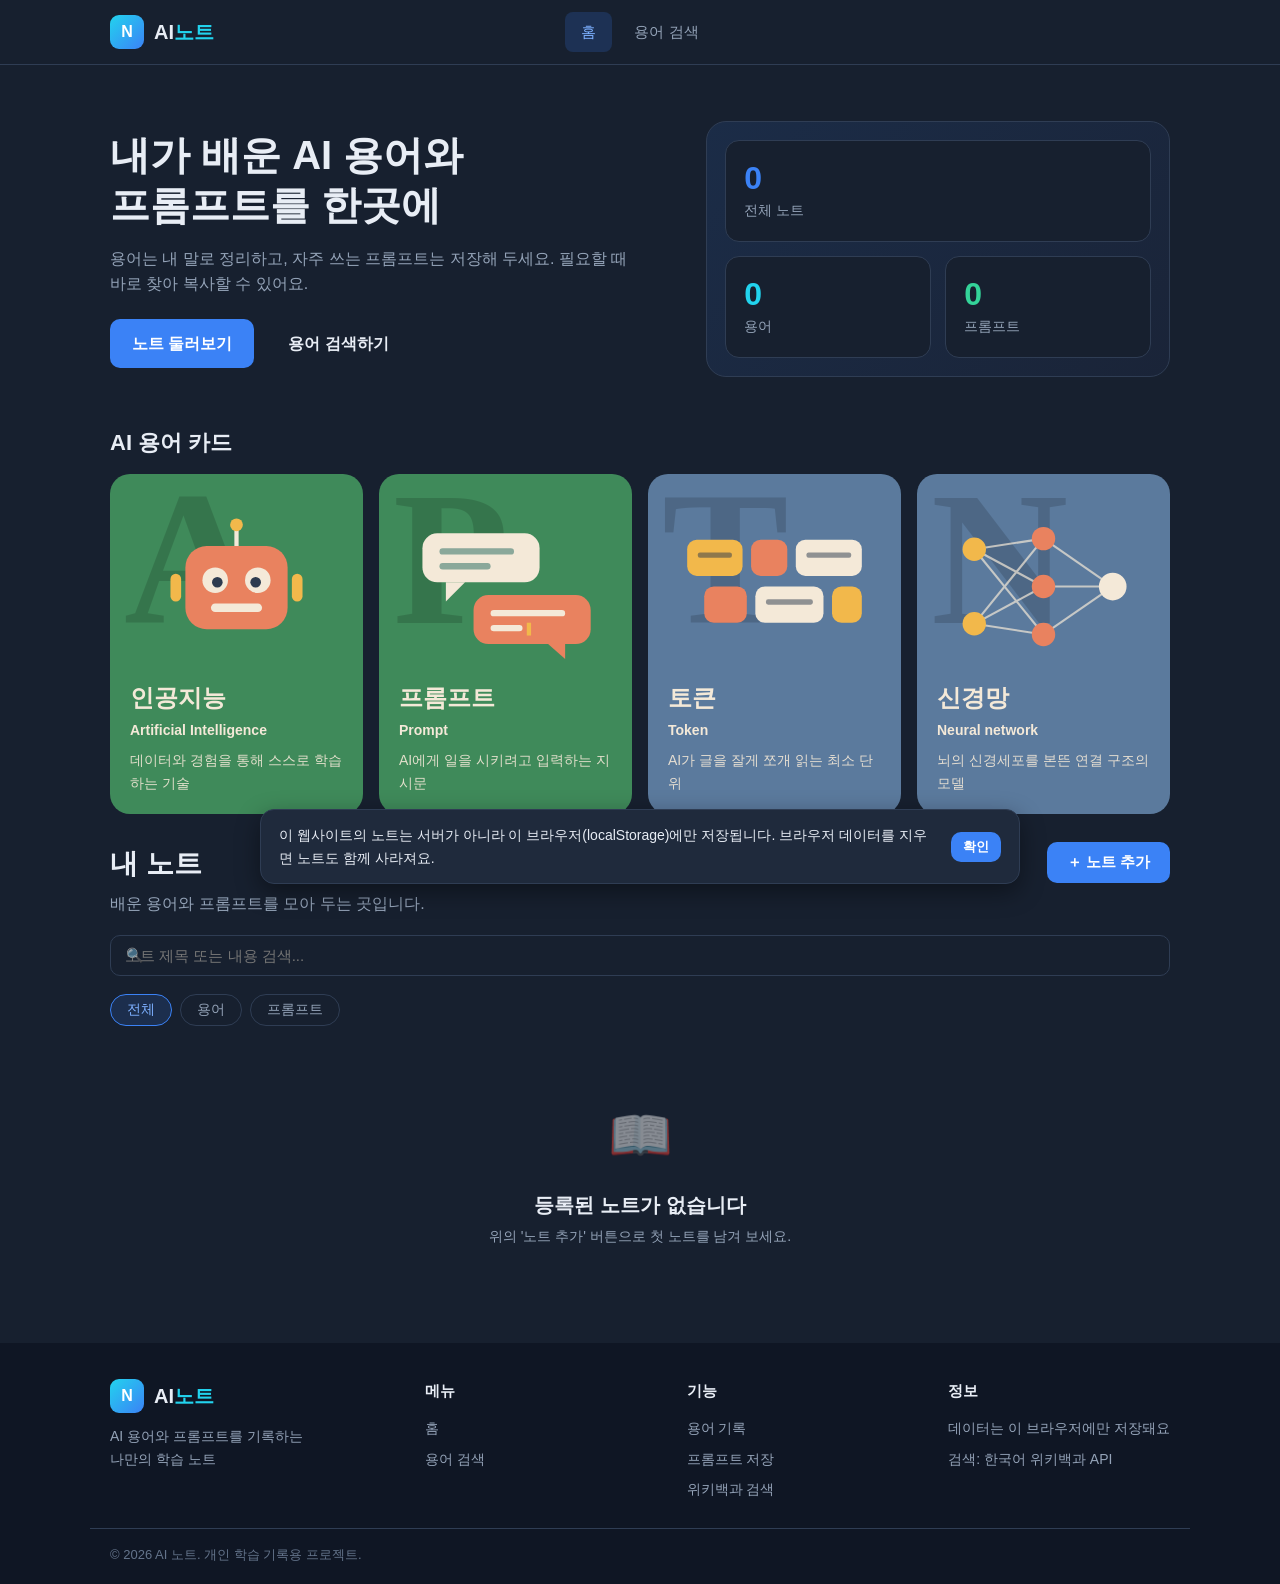
==== 1030 과제/index.html @ 5feb0eb9 "1030 1330" ====
<!DOCTYPE html>
<html lang="ko">
<head>
  <meta charset="UTF-8">
  <meta name="viewport" content="width=device-width, initial-scale=1.0">
  <title>AI 노트</title>
  <link rel="stylesheet" href="css/style.css">
</head>
<body>
  <!-- 상단 바: 왼쪽 로고, 가운데 메뉴 (두 페이지를 오가는 링크) -->
  <header class="topbar">
    <div class="wrap topbar-inner">
      <a href="index.html" class="brand">
        <span class="brand-icon">N</span>
        <span class="brand-name">AI<b>노트</b></span>
      </a>
      <nav class="nav">
        <a href="index.html" class="active">홈</a>
        <a href="search.html">용어 검색</a>
      </nav>
      <span class="topbar-side"></span>
    </div>
  </header>

  <!-- 히어로: 왼쪽 소개 + 검색창, 오른쪽 통계 패널 -->
  <section class="hero">
    <div class="wrap hero-inner">
      <div class="hero-text">
        <h1>내가 배운 AI 용어와<br>프롬프트를 한곳에</h1>
        <p>용어는 내 말로 정리하고, 자주 쓰는 프롬프트는 저장해 두세요. 필요할 때 바로 찾아 복사할 수 있어요.</p>
        <div class="hero-actions">
          <a href="#note-list" class="btn-link primary">노트 둘러보기</a>
          <a href="search.html" class="btn-link">용어 검색하기</a>
        </div>
      </div>

      <!-- 통계 바: 노트를 추가/삭제하면 숫자가 갱신됩니다 -->
      <div class="stats-panel">
        <div class="stat total"><strong id="stat-total">0</strong><span>전체 노트</span></div>
        <div class="stat term"><strong id="stat-term">0</strong><span>용어</span></div>
        <div class="stat prompt"><strong id="stat-prompt">0</strong><span>프롬프트</span></div>
      </div>
    </div>
  </section>

  <!-- AI 용어 카드: 색 카드 + 큰 글자 + 일러스트(직접 그린 SVG) -->
  <section class="wrap showcase">
    <h2 class="showcase-title">AI 용어 카드</h2>
    <div class="term-cards">

      <article class="term-card green">
        <span class="big-letter">A</span>
        <svg viewBox="0 0 200 140" role="img" aria-label="로봇 얼굴 일러스트">
          <line x1="100" y1="14" x2="100" y2="32" stroke="#f4e9d8" stroke-width="4"/>
          <circle cx="100" cy="12" r="6" fill="#f2b84b"/>
          <rect x="52" y="32" width="96" height="78" rx="20" fill="#e9825f"/>
          <circle cx="80" cy="64" r="12" fill="#f4e9d8"/><circle cx="120" cy="64" r="12" fill="#f4e9d8"/>
          <circle cx="82" cy="66" r="5" fill="#2d3b4f"/><circle cx="118" cy="66" r="5" fill="#2d3b4f"/>
          <rect x="76" y="86" width="48" height="8" rx="4" fill="#f4e9d8"/>
          <rect x="38" y="58" width="10" height="26" rx="5" fill="#f2b84b"/><rect x="152" y="58" width="10" height="26" rx="5" fill="#f2b84b"/>
        </svg>
        <h3>인공지능</h3>
        <p class="en">Artificial Intelligence</p>
        <p class="desc">데이터와 경험을 통해 스스로 학습하는 기술</p>
      </article>

      <article class="term-card green">
        <span class="big-letter">P</span>
        <svg viewBox="0 0 200 140" role="img" aria-label="말풍선 일러스트">
          <rect x="22" y="20" width="110" height="46" rx="14" fill="#f4e9d8"/>
          <polygon points="44,66 44,84 62,66" fill="#f4e9d8"/>
          <rect x="38" y="34" width="70" height="6" rx="3" fill="#8aa89a"/><rect x="38" y="48" width="48" height="6" rx="3" fill="#8aa89a"/>
          <rect x="70" y="78" width="110" height="46" rx="14" fill="#e9825f"/>
          <polygon points="156,124 156,138 140,124" fill="#e9825f"/>
          <rect x="86" y="92" width="70" height="6" rx="3" fill="#f4e9d8"/><rect x="86" y="106" width="30" height="6" rx="3" fill="#f4e9d8"/>
          <rect x="120" y="104" width="4" height="12" fill="#f2b84b"/>
        </svg>
        <h3>프롬프트</h3>
        <p class="en">Prompt</p>
        <p class="desc">AI에게 일을 시키려고 입력하는 지시문</p>
      </article>

      <article class="term-card blue">
        <span class="big-letter">T</span>
        <svg viewBox="0 0 200 140" role="img" aria-label="토큰 블록 일러스트">
          <rect x="18" y="26" width="52" height="34" rx="9" fill="#f2b84b"/>
          <rect x="78" y="26" width="34" height="34" rx="9" fill="#e9825f"/>
          <rect x="120" y="26" width="62" height="34" rx="9" fill="#f4e9d8"/>
          <rect x="34" y="70" width="40" height="34" rx="9" fill="#e9825f"/>
          <rect x="82" y="70" width="64" height="34" rx="9" fill="#f4e9d8"/>
          <rect x="154" y="70" width="28" height="34" rx="9" fill="#f2b84b"/>
          <rect x="28" y="38" width="32" height="5" rx="2" fill="#2d3b4f" opacity=".5"/>
          <rect x="130" y="38" width="42" height="5" rx="2" fill="#2d3b4f" opacity=".5"/>
          <rect x="92" y="82" width="44" height="5" rx="2" fill="#2d3b4f" opacity=".5"/>
        </svg>
        <h3>토큰</h3>
        <p class="en">Token</p>
        <p class="desc">AI가 글을 잘게 쪼개 읽는 최소 단위</p>
      </article>

      <article class="term-card blue">
        <span class="big-letter">N</span>
        <svg viewBox="0 0 200 140" role="img" aria-label="신경망 일러스트">
          <g stroke="#f4e9d8" stroke-width="2" opacity=".7">
            <line x1="35" y1="35" x2="100" y2="25"/><line x1="35" y1="35" x2="100" y2="70"/><line x1="35" y1="35" x2="100" y2="115"/>
            <line x1="35" y1="105" x2="100" y2="25"/><line x1="35" y1="105" x2="100" y2="70"/><line x1="35" y1="105" x2="100" y2="115"/>
            <line x1="100" y1="25" x2="165" y2="70"/><line x1="100" y1="70" x2="165" y2="70"/><line x1="100" y1="115" x2="165" y2="70"/>
          </g>
          <circle cx="35" cy="35" r="11" fill="#f2b84b"/><circle cx="35" cy="105" r="11" fill="#f2b84b"/>
          <circle cx="100" cy="25" r="11" fill="#e9825f"/><circle cx="100" cy="70" r="11" fill="#e9825f"/><circle cx="100" cy="115" r="11" fill="#e9825f"/>
          <circle cx="165" cy="70" r="13" fill="#f4e9d8"/>
        </svg>
        <h3>신경망</h3>
        <p class="en">Neural network</p>
        <p class="desc">뇌의 신경세포를 본뜬 연결 구조의 모델</p>
      </article>

    </div>
  </section>

  <main class="page-main">
    <!-- 목록 머리말: 왼쪽 제목, 오른쪽 추가 버튼 -->
    <div class="page-head">
      <div>
        <h2>내 노트</h2>
        <p>배운 용어와 프롬프트를 모아 두는 곳입니다.</p>
      </div>
      <button type="button" id="toggle-form" class="btn">＋ 노트 추가</button>
    </div>

    <!-- 노트 추가 폼 (버튼을 누르면 펼쳐집니다) -->
    <form id="note-form" class="card" hidden>
      <label for="type">종류</label>
      <select id="type">
        <option value="용어">용어</option>
        <option value="프롬프트">프롬프트</option>
      </select>

      <!-- 종류에 따라 라벨 문구가 바뀝니다 (notes.js) -->
      <label for="title" id="title-label">용어 *</label>
      <input type="text" id="title" placeholder="예: 트랜스포머">

      <label for="content" id="content-label">내 말로 정리한 설명 *</label>
      <textarea id="content" rows="4"></textarea>

      <label for="memo">메모</label>
      <input type="text" id="memo" placeholder="참고할 점, 출처 등 (선택)">

      <p id="message" class="message"></p>
      <button type="submit" class="btn">노트 추가</button>
    </form>

    <!-- 검색창: 입력하는 즉시 아래 목록이 걸러집니다 (notes.js) -->
    <div class="searchbar">
      <span class="searchbar-icon">🔍</span>
      <input type="search" id="note-search" placeholder="노트 제목 또는 내용 검색...">
    </div>

    <!-- 필터 버튼 -->
    <div class="filters" id="filters">
      <button class="filter active" data-filter="전체">전체</button>
      <button class="filter" data-filter="용어">용어</button>
      <button class="filter" data-filter="프롬프트">프롬프트</button>
    </div>

    <!-- 노트 목록 -->
    <section id="note-list" class="note-grid"></section>
  </main>

  <!-- 푸터 -->
  <footer class="footer">
    <div class="wrap footer-inner">
      <div class="footer-brand">
        <a href="index.html" class="brand">
          <span class="brand-icon">N</span>
          <span class="brand-name">AI<b>노트</b></span>
        </a>
        <p>AI 용어와 프롬프트를 기록하는<br>나만의 학습 노트</p>
      </div>
      <div class="footer-col">
        <h4>메뉴</h4>
        <a href="index.html">홈</a>
        <a href="search.html">용어 검색</a>
      </div>
      <div class="footer-col">
        <h4>기능</h4>
        <a href="index.html">용어 기록</a>
        <a href="index.html">프롬프트 저장</a>
        <a href="search.html">위키백과 검색</a>
      </div>
      <div class="footer-col">
        <h4>정보</h4>
        <span>데이터는 이 브라우저에만 저장돼요</span>
        <span>검색: 한국어 위키백과 API</span>
      </div>
    </div>
    <p class="copyright">© 2026 AI 노트. 개인 학습 기록용 프로젝트.</p>
  </footer>

  <!-- 하단 안내 배너: 확인을 누르면 사라지고 다시 나오지 않습니다 (notes.js) -->
  <div class="notice" id="notice" hidden>
    <p>이 웹사이트의 노트는 서버가 아니라 이 브라우저(localStorage)에만 저장됩니다. 브라우저 데이터를 지우면 노트도 함께 사라져요.</p>
    <button type="button" id="notice-ok" class="btn small">확인</button>
  </div>

  <script src="js/notes.js"></script>
</body>
</html>
---- 1030 과제/css/style.css ----
/* ===== 색상 변수: 여기만 바꾸면 전체 분위기가 바뀝니다 ===== */
:root {
  --bg: #17202f;          /* 페이지 배경 (짙은 남색) */
  --bg-deep: #0f1624;     /* 더 어두운 영역 (푸터 등) */
  --card: #1f2a3c;        /* 카드 배경 */
  --line: #2f3d54;        /* 테두리 */
  --text: #e8edf5;        /* 기본 글자 */
  --muted: #94a3b8;       /* 보조 글자 */
  --blue: #3b82f6;        /* 주요 버튼/포인트 */
  --cyan: #22d3ee;
  --green: #34d399;
  --amber: #fbbf24;
}

* { box-sizing: border-box; }

body {
  margin: 0;
  min-height: 100vh;
  display: flex;
  flex-direction: column;
  font-family: "Malgun Gothic", "Apple SD Gothic Neo", sans-serif;
  background: var(--bg);
  color: var(--text);
  line-height: 1.6;
}

/* 넓은 영역을 가운데 정렬하는 공통 틀 */
.wrap { width: 100%; max-width: 1100px; margin: 0 auto; padding: 0 20px; }

/* ===== 상단 바 ===== */
.topbar { background: var(--bg); border-bottom: 1px solid var(--line); }
.topbar-inner {
  display: grid;
  grid-template-columns: 1fr auto 1fr; /* 로고 | 메뉴(가운데) | 빈 칸 */
  align-items: center;
  height: 64px;
}
.brand { display: flex; align-items: center; gap: 10px; text-decoration: none; color: var(--text); }
.brand-icon {
  width: 34px; height: 34px;
  display: grid; place-items: center;
  border-radius: 9px;
  background: linear-gradient(135deg, var(--cyan), var(--blue));
  color: #fff; font-weight: bold;
}
.brand-name { font-size: 20px; font-weight: 800; }
.brand-name b { color: var(--cyan); }

.nav { display: flex; gap: 6px; }
.nav a {
  color: var(--muted);
  text-decoration: none;
  padding: 8px 16px;
  border-radius: 8px;
  font-size: 15px;
}
.nav a:hover { color: var(--text); }
.nav a.active { background: rgba(59, 130, 246, 0.18); color: #7db0ff; }

/* ===== 히어로: 왼쪽 글, 오른쪽 통계 패널 ===== */
.hero { padding: 56px 0 48px; }
.hero-inner { display: grid; grid-template-columns: 1.2fr 1fr; gap: 40px; align-items: center; }
.hero-text h1 { font-size: 40px; line-height: 1.25; margin: 0 0 16px; }
.hero-text p { color: var(--muted); font-size: 16px; margin: 0 0 22px; max-width: 520px; }

.stats-panel {
  display: grid;
  grid-template-columns: 1fr 1fr;
  gap: 14px;
  padding: 18px;
  border-radius: 20px;
  background: linear-gradient(135deg, #1b2c47, #1a2438);
  border: 1px solid var(--line);
}
.stat {
  background: var(--bg);
  border: 1px solid var(--line);
  border-radius: 14px;
  padding: 18px;
}
.stat.total { grid-column: 1 / -1; } /* 첫 카드는 두 칸 차지 */
.stat strong { display: block; font-size: 32px; line-height: 1.2; }
.stat span { font-size: 14px; color: var(--muted); }
.stat.total strong { color: var(--blue); }
.stat.term strong { color: var(--cyan); }
.stat.prompt strong { color: var(--green); }
/* 검색 페이지의 예시 카드는 글자를 조금 작게 */
.tips .stat strong { font-size: 22px; }

/* ===== 본문 ===== */
.page-main { flex: 1; width: 100%; max-width: 1100px; margin: 0 auto; padding: 8px 20px 40px; }
.page-main.narrow { max-width: 760px; }

/* hidden 속성이 다른 display 설정에 지지 않도록 */
[hidden] { display: none !important; }

/* 목록 머리말: 왼쪽 제목, 오른쪽 버튼 */
.page-head { display: flex; justify-content: space-between; align-items: flex-start; gap: 16px; margin-bottom: 18px; }
.page-head h2 { margin: 0; font-size: 28px; }
.page-head p { margin: 4px 0 0; color: var(--muted); }
.page-head .btn { margin-top: 0; }

/* 아이콘이 있는 전체 너비 검색창 */
.searchbar { position: relative; margin-bottom: 14px; }
.searchbar-icon { position: absolute; left: 16px; top: 50%; transform: translateY(-50%); font-size: 14px; opacity: 0.7; }
.searchbar input { padding: 14px 16px 14px 44px; background: var(--card); border-color: transparent; }

/* 노트 카드를 화면 너비에 맞춰 여러 칸으로 */
.note-grid { display: grid; grid-template-columns: repeat(auto-fill, minmax(320px, 1fr)); gap: 14px; align-items: start; }
.note-grid .card { margin-bottom: 0; }
.note-grid .empty { grid-column: 1 / -1; }

/* 노트가 없을 때 보여 주는 안내 화면 */
.empty { text-align: center; padding: 56px 16px; color: var(--muted); }
.empty-icon { font-size: 52px; opacity: 0.5; }
.empty h3 { margin: 12px 0 4px; color: var(--text); font-size: 20px; }
.empty p { margin: 0; font-size: 14px; }

/* ===== 카드 ===== */
.card {
  background: var(--card);
  border: 1px solid var(--line);
  border-radius: 14px;
  padding: 18px;
  margin-bottom: 12px;
}
.card.clickable { cursor: pointer; transition: border-color 0.15s; }
.card.clickable:hover { border-color: var(--blue); }

/* ===== 폼 ===== */
label { display: block; font-size: 13px; font-weight: bold; color: var(--muted); margin: 10px 0 4px; }
input[type="text"], input[type="search"], select, textarea {
  width: 100%;
  padding: 11px 14px;
  background: var(--bg);
  color: var(--text);
  border: 1px solid var(--line);
  border-radius: 10px;
  font-size: 15px;
  font-family: inherit;
}
input:focus, select:focus, textarea:focus { outline: none; border-color: var(--blue); }
textarea { resize: vertical; }
.row { display: flex; gap: 8px; }

.btn {
  background: var(--blue);
  color: #fff;
  font-weight: bold;
  border: none;
  border-radius: 10px;
  padding: 11px 20px;
  font-size: 15px;
  cursor: pointer;
  margin-top: 12px;
  white-space: nowrap;
}
.btn:hover { background: #2f6fdb; }
.row .btn { margin-top: 0; }
.btn.small { padding: 6px 12px; font-size: 13px; margin-top: 0; }
.btn.gray { background: #475569; }
.btn.red { background: #ef4444; }
.btn.green { background: #10b981; }

.message { color: #fca5a5; font-size: 14px; min-height: 20px; margin: 8px 0 0; }
.hint { color: var(--muted); }

/* ===== 필터 ===== */
.filters { display: flex; gap: 8px; margin: 18px 0 12px; flex-wrap: wrap; }
.filter {
  border: 1px solid var(--line);
  background: transparent;
  color: var(--muted);
  border-radius: 20px;
  padding: 6px 16px;
  cursor: pointer;
  font-size: 14px;
}
.filter.active { border-color: var(--blue); color: #7db0ff; background: rgba(59, 130, 246, 0.15); }

/* ===== 노트 카드 ===== */
.note h3 { margin: 6px 0 4px; font-size: 17px; }
.badge {
  display: inline-block;
  font-size: 12px;
  padding: 2px 10px;
  border-radius: 10px;
  background: rgba(34, 211, 238, 0.15);
  color: var(--cyan);
}
.badge.prompt { background: rgba(52, 211, 153, 0.15); color: var(--green); }
.note .content { white-space: pre-wrap; margin: 6px 0; word-break: break-word; }
.note .memo { color: var(--muted); font-size: 13px; margin: 0 0 4px; }
.note .date { color: #64748b; font-size: 12px; margin: 0 0 10px; }
.actions { display: flex; gap: 6px; flex-wrap: wrap; }

/* ===== 검색 결과 ===== */
.result h3 { margin: 0 0 4px; font-size: 17px; color: #7db0ff; }
.result p { margin: 0; color: var(--muted); font-size: 14px; }
.detail h2 { margin-top: 0; }
.detail img { max-width: 100%; max-height: 300px; border-radius: 10px; display: block; margin-bottom: 12px; }
.detail .extract { white-space: pre-wrap; }
.detail a { color: #7db0ff; font-weight: bold; }

/* ===== 푸터 ===== */
.footer { background: var(--bg-deep); padding: 36px 0 18px; }
.footer-inner { display: flex; justify-content: space-between; gap: 32px; flex-wrap: wrap; }
.footer-brand p { color: var(--muted); font-size: 14px; margin: 12px 0 0; }
.footer-col { min-width: 140px; }
.footer-col h4 { margin: 0 0 10px; font-size: 15px; }
.footer-col a { display: block; color: var(--muted); text-decoration: none; font-size: 14px; padding: 4px 0; }
.footer-col a:hover { color: var(--text); }
.copyright {
  max-width: 1100px;
  margin: 24px auto 0;
  padding: 16px 20px 0;
  border-top: 1px solid var(--line);
  color: #64748b;
  font-size: 13px;
}

/* ===== 모바일: 한 줄로 쌓기 ===== */
@media (max-width: 800px) {
  .hero { padding: 32px 0 28px; }
  .hero-inner { grid-template-columns: 1fr; gap: 24px; }
  .hero-text h1 { font-size: 28px; }
  .topbar-inner { grid-template-columns: 1fr auto; }
  .topbar-side { display: none; }
}
@media (max-width: 480px) {
  .brand-name { font-size: 18px; }
  .nav a { padding: 8px 10px; }
  .stat strong { font-size: 26px; }
}

/* ===== 히어로 버튼 ===== */
.hero-actions { display: flex; gap: 12px; align-items: center; margin-top: 4px; flex-wrap: wrap; }
.btn-link {
  display: inline-block;
  padding: 12px 22px;
  border-radius: 10px;
  color: var(--text);
  text-decoration: none;
  font-weight: bold;
}
.btn-link:hover { background: rgba(255, 255, 255, 0.06); }
.btn-link.primary { background: var(--blue); color: #fff; }
.btn-link.primary:hover { background: #2f6fdb; }
.footer-col span { display: block; color: var(--muted); font-size: 14px; padding: 4px 0; }

/* ===== 하단 안내 배너 ===== */
.notice {
  position: fixed;
  left: 50%;
  bottom: 16px;
  transform: translateX(-50%);
  width: calc(100% - 32px);
  max-width: 760px;
  display: flex;
  align-items: center;
  gap: 16px;
  padding: 14px 18px;
  background: var(--card);
  border: 1px solid var(--line);
  border-radius: 14px;
  box-shadow: 0 8px 24px rgba(0, 0, 0, 0.4);
  z-index: 10;
}
.notice p { margin: 0; font-size: 14px; flex: 1; }
.notice .btn { margin-top: 0; }

/* ===== AI 용어 카드 (색 카드 + 큰 글자 + 일러스트) ===== */
.showcase { padding-bottom: 20px; }
.showcase-title { font-size: 22px; margin: 0 0 14px; }
.term-cards { display: grid; grid-template-columns: repeat(auto-fit, minmax(200px, 1fr)); gap: 16px; }
.term-card {
  position: relative;
  overflow: hidden;       /* 큰 글자가 카드 밖으로 나가지 않게 */
  border-radius: 20px;
  padding: 20px;
  color: #f4e9d8;
  min-height: 340px;
  display: flex;
  flex-direction: column;
  justify-content: flex-end;
}
.term-card.green { background: #3f8a5a; }
.term-card.blue { background: #5b7a9d; }
/* 카드 뒤에 깔리는 큰 알파벳 */
.big-letter {
  position: absolute;
  top: -10px;
  left: 14px;
  font-family: Georgia, serif;
  font-size: 190px;
  font-weight: bold;
  line-height: 1;
  color: rgba(0, 0, 0, 0.15);
}
.term-card svg { position: relative; width: 100%; height: auto; margin-bottom: 18px; }
.term-card h3 { position: relative; margin: 0; font-size: 24px; }
.term-card .en { position: relative; margin: 2px 0 8px; font-weight: bold; font-size: 14px; }
.term-card .desc { position: relative; margin: 0; font-size: 14px; opacity: 0.9; }
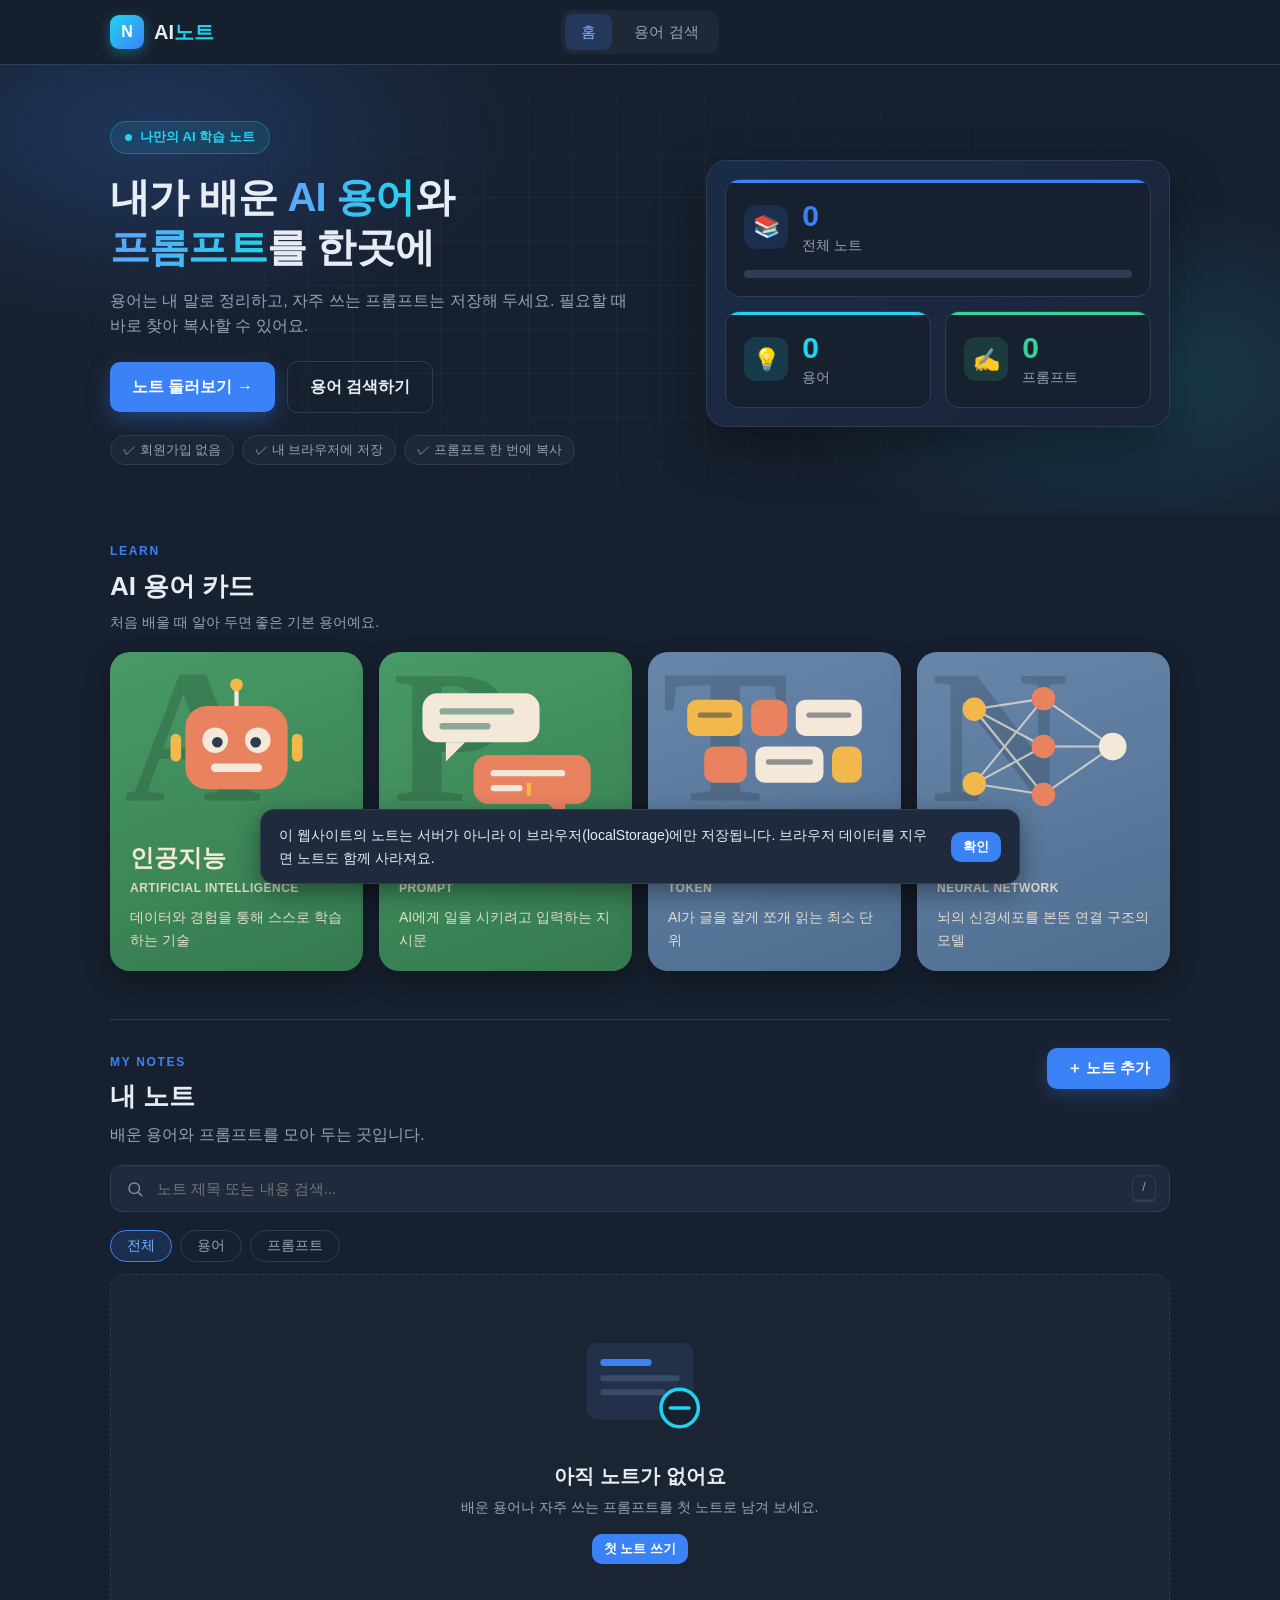
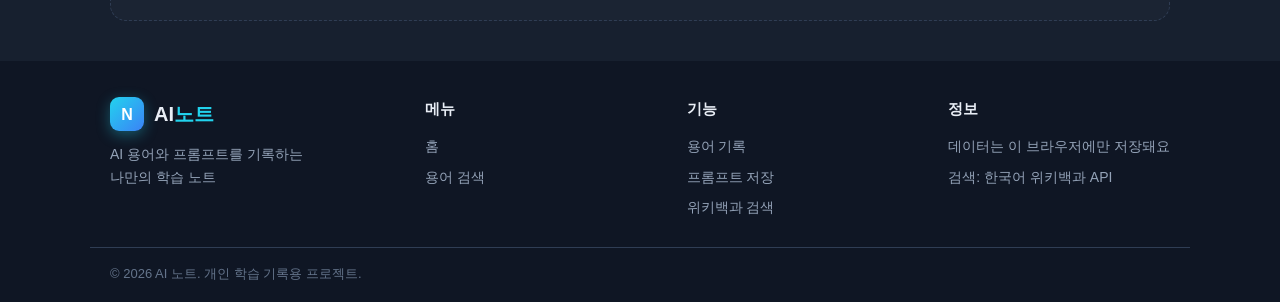
==== commit 04ce2271: "1030 1200" ====
--- a/1030 과제/index.html
+++ b/1030 과제/index.html
@@ -26,26 +26,48 @@
   <section class="hero">
     <div class="wrap hero-inner">
       <div class="hero-text">
-        <h1>내가 배운 AI 용어와<br>프롬프트를 한곳에</h1>
+        <span class="eyebrow"><i></i>나만의 AI 학습 노트</span>
+        <h1>내가 배운 <em>AI 용어</em>와<br><em>프롬프트</em>를 한곳에</h1>
         <p>용어는 내 말로 정리하고, 자주 쓰는 프롬프트는 저장해 두세요. 필요할 때 바로 찾아 복사할 수 있어요.</p>
         <div class="hero-actions">
-          <a href="#note-list" class="btn-link primary">노트 둘러보기</a>
-          <a href="search.html" class="btn-link">용어 검색하기</a>
-        </div>
+          <a href="#notes" class="btn-link primary">노트 둘러보기 →</a>
+          <a href="search.html" class="btn-link ghost">용어 검색하기</a>
+        </div>
+        <!-- 작은 안내 칩 -->
+        <ul class="chips">
+          <li>✓ 회원가입 없음</li>
+          <li>✓ 내 브라우저에 저장</li>
+          <li>✓ 프롬프트 한 번에 복사</li>
+        </ul>
       </div>
 
       <!-- 통계 바: 노트를 추가/삭제하면 숫자가 갱신됩니다 -->
       <div class="stats-panel">
-        <div class="stat total"><strong id="stat-total">0</strong><span>전체 노트</span></div>
-        <div class="stat term"><strong id="stat-term">0</strong><span>용어</span></div>
-        <div class="stat prompt"><strong id="stat-prompt">0</strong><span>프롬프트</span></div>
+        <div class="stat total">
+          <span class="stat-icon">📚</span>
+          <div><strong id="stat-total">0</strong><span>전체 노트</span></div>
+          <!-- 용어/프롬프트 비율을 보여 주는 막대 (notes.js가 너비를 정합니다) -->
+          <div class="ratio" title="용어와 프롬프트 비율"><i id="bar-term"></i><i id="bar-prompt"></i></div>
+        </div>
+        <div class="stat term">
+          <span class="stat-icon">💡</span>
+          <div><strong id="stat-term">0</strong><span>용어</span></div>
+        </div>
+        <div class="stat prompt">
+          <span class="stat-icon">✍️</span>
+          <div><strong id="stat-prompt">0</strong><span>프롬프트</span></div>
+        </div>
       </div>
     </div>
   </section>
 
   <!-- AI 용어 카드: 색 카드 + 큰 글자 + 일러스트(직접 그린 SVG) -->
   <section class="wrap showcase">
-    <h2 class="showcase-title">AI 용어 카드</h2>
+    <div class="section-head">
+      <span class="section-tag">LEARN</span>
+      <h2 class="showcase-title">AI 용어 카드</h2>
+      <p>처음 배울 때 알아 두면 좋은 기본 용어예요.</p>
+    </div>
     <div class="term-cards">
 
       <article class="term-card green">
@@ -118,10 +140,11 @@
     </div>
   </section>
 
-  <main class="page-main">
+  <main class="page-main" id="notes">
     <!-- 목록 머리말: 왼쪽 제목, 오른쪽 추가 버튼 -->
     <div class="page-head">
       <div>
+        <span class="section-tag">MY NOTES</span>
         <h2>내 노트</h2>
         <p>배운 용어와 프롬프트를 모아 두는 곳입니다.</p>
       </div>
@@ -152,8 +175,9 @@
 
     <!-- 검색창: 입력하는 즉시 아래 목록이 걸러집니다 (notes.js) -->
     <div class="searchbar">
-      <span class="searchbar-icon">🔍</span>
+      <svg class="searchbar-icon" viewBox="0 0 24 24" width="18" height="18" fill="none" stroke="currentColor" stroke-width="2" stroke-linecap="round"><circle cx="11" cy="11" r="7"/><line x1="16.5" y1="16.5" x2="21" y2="21"/></svg>
       <input type="search" id="note-search" placeholder="노트 제목 또는 내용 검색...">
+      <kbd class="searchbar-kbd">/</kbd>
     </div>
 
     <!-- 필터 버튼 -->
--- a/1030 과제/css/style.css
+++ b/1030 과제/css/style.css
@@ -302,3 +302,239 @@
 .term-card h3 { position: relative; margin: 0; font-size: 24px; }
 .term-card .en { position: relative; margin: 2px 0 8px; font-weight: bold; font-size: 14px; }
 .term-card .desc { position: relative; margin: 0; font-size: 14px; opacity: 0.9; }
+
+/* =====================================================
+   디테일 다듬기 (1페이지 중심)
+   ===================================================== */
+
+/* ----- 상단 바: 스크롤해도 위에 고정 + 살짝 흐린 유리 느낌 ----- */
+.topbar {
+  position: sticky;
+  top: 0;
+  z-index: 20;
+  background: rgba(23, 32, 47, 0.8);
+  backdrop-filter: blur(10px);
+}
+.brand-icon { box-shadow: 0 4px 14px rgba(34, 211, 238, 0.35); }
+.nav { background: rgba(255, 255, 255, 0.04); padding: 4px; border-radius: 12px; }
+.nav a { padding: 6px 16px; }
+
+/* ----- 히어로: 은은한 빛 번짐 + 격자 무늬 배경 ----- */
+.hero { position: relative; overflow: hidden; }
+.hero::before {
+  content: "";
+  position: absolute;
+  inset: 0;
+  background:
+    radial-gradient(520px 280px at 12% 15%, rgba(59, 130, 246, 0.22), transparent 70%),
+    radial-gradient(480px 260px at 88% 70%, rgba(34, 211, 238, 0.16), transparent 70%);
+  pointer-events: none;
+}
+.hero::after {
+  content: "";
+  position: absolute;
+  inset: 0;
+  background-image:
+    linear-gradient(rgba(255, 255, 255, 0.035) 1px, transparent 1px),
+    linear-gradient(90deg, rgba(255, 255, 255, 0.035) 1px, transparent 1px);
+  background-size: 44px 44px;
+  /* 가장자리로 갈수록 격자가 옅어지도록 */
+  -webkit-mask-image: radial-gradient(ellipse at center, #000 30%, transparent 75%);
+  mask-image: radial-gradient(ellipse at center, #000 30%, transparent 75%);
+  pointer-events: none;
+}
+.hero-inner { position: relative; z-index: 1; }
+
+.eyebrow {
+  display: inline-flex;
+  align-items: center;
+  gap: 8px;
+  padding: 5px 14px;
+  margin-bottom: 18px;
+  font-size: 13px;
+  font-weight: bold;
+  color: var(--cyan);
+  background: rgba(34, 211, 238, 0.1);
+  border: 1px solid rgba(34, 211, 238, 0.3);
+  border-radius: 999px;
+}
+.eyebrow i {
+  width: 7px; height: 7px;
+  border-radius: 50%;
+  background: var(--cyan);
+  box-shadow: 0 0 0 0 rgba(34, 211, 238, 0.7);
+  animation: pulse 2s infinite;
+}
+@keyframes pulse {
+  70% { box-shadow: 0 0 0 8px rgba(34, 211, 238, 0); }
+  100% { box-shadow: 0 0 0 0 rgba(34, 211, 238, 0); }
+}
+
+.hero-text h1 { letter-spacing: -0.02em; }
+.hero-text h1 em {
+  font-style: normal;
+  background: linear-gradient(90deg, #60a5fa, var(--cyan));
+  -webkit-background-clip: text;
+  background-clip: text;
+  color: transparent;
+}
+
+/* 히어로 버튼 */
+.btn-link.primary { box-shadow: 0 8px 22px rgba(59, 130, 246, 0.35); transition: transform 0.15s, box-shadow 0.15s; }
+.btn-link.primary:hover { transform: translateY(-2px); box-shadow: 0 12px 26px rgba(59, 130, 246, 0.45); }
+.btn-link.ghost { border: 1px solid var(--line); }
+.btn-link.ghost:hover { border-color: #5a6c88; }
+
+/* 안내 칩 */
+.chips { list-style: none; display: flex; flex-wrap: wrap; gap: 8px; padding: 0; margin: 22px 0 0; }
+.chips li {
+  font-size: 13px;
+  color: var(--muted);
+  padding: 4px 12px;
+  border: 1px solid var(--line);
+  border-radius: 999px;
+  background: rgba(255, 255, 255, 0.03);
+}
+
+/* ----- 통계 패널: 아이콘 + 숫자 + 비율 막대 ----- */
+.stats-panel { box-shadow: 0 20px 50px rgba(0, 0, 0, 0.35); backdrop-filter: blur(6px); }
+.stat {
+  display: flex;
+  flex-wrap: wrap;
+  align-items: center;
+  gap: 14px;
+  position: relative;
+  overflow: hidden;
+  transition: transform 0.2s, border-color 0.2s;
+}
+.stat:hover { transform: translateY(-3px); border-color: #4a5d7c; }
+.stat::before { /* 카드 윗부분의 얇은 색 띠 */
+  content: "";
+  position: absolute;
+  top: 0; left: 0; right: 0;
+  height: 3px;
+  background: var(--blue);
+}
+.stat.term::before { background: var(--cyan); }
+.stat.prompt::before { background: var(--green); }
+.stat .stat-icon {
+  width: 44px; height: 44px;
+  display: grid; place-items: center;
+  font-size: 22px;
+  border-radius: 12px;
+  background: rgba(59, 130, 246, 0.15);
+  color: inherit;
+}
+.stat.term .stat-icon { background: rgba(34, 211, 238, 0.15); }
+.stat.prompt .stat-icon { background: rgba(52, 211, 153, 0.15); }
+.stat strong { font-size: 30px; }
+.stat > div:not(.ratio) span { display: block; }
+
+/* 용어(청록) / 프롬프트(초록) 비율 막대 */
+.ratio { flex-basis: 100%; height: 8px; display: flex; border-radius: 999px; overflow: hidden; background: var(--line); }
+.ratio i { display: block; height: 100%; width: 0; transition: width 0.5s ease; }
+#bar-term { background: var(--cyan); }
+#bar-prompt { background: var(--green); }
+
+/* ----- 섹션 머리말 ----- */
+.section-head { margin-bottom: 18px; }
+.section-tag {
+  display: inline-block;
+  font-size: 12px;
+  font-weight: bold;
+  letter-spacing: 0.14em;
+  color: var(--blue);
+  margin-bottom: 4px;
+}
+.section-head p { margin: 4px 0 0; color: var(--muted); font-size: 14px; }
+.showcase { padding-top: 24px; }
+.showcase-title { margin: 0; font-size: 26px; }
+
+/* ----- 용어 카드: 마우스를 올리면 살짝 떠오름 ----- */
+.term-card {
+  min-height: 310px;
+  box-shadow: 0 10px 26px rgba(0, 0, 0, 0.3);
+  transition: transform 0.25s ease, box-shadow 0.25s ease;
+}
+.term-card:hover { transform: translateY(-6px) rotate(-0.6deg); box-shadow: 0 18px 36px rgba(0, 0, 0, 0.42); }
+.term-card svg { transition: transform 0.3s ease; }
+.term-card:hover svg { transform: scale(1.06); }
+.term-card.green { background: linear-gradient(160deg, #489a66, #357a4f); }
+.term-card.blue { background: linear-gradient(160deg, #6786aa, #4f6d8f); }
+.term-card .en { font-size: 12px; letter-spacing: 0.04em; text-transform: uppercase; opacity: 0.85; }
+
+/* ----- 노트 머리말 / 검색창 ----- */
+.page-main { padding-top: 28px; }
+.page-head { padding-top: 28px; border-top: 1px solid var(--line); }
+.page-head h2 { font-size: 26px; }
+.page-head .btn { box-shadow: 0 6px 18px rgba(59, 130, 246, 0.3); }
+
+.searchbar { color: var(--muted); }
+.searchbar-icon { position: absolute; left: 16px; top: 50%; transform: translateY(-50%); pointer-events: none; opacity: 0.8; }
+.searchbar input[type="search"] {
+  padding: 14px 48px 14px 46px;
+  background: var(--card);
+  border: 1px solid var(--line);
+  border-radius: 12px;
+}
+.searchbar input[type="search"]:focus { border-color: var(--blue); box-shadow: 0 0 0 4px rgba(59, 130, 246, 0.18); }
+.searchbar-kbd {
+  position: absolute;
+  right: 14px; top: 50%;
+  transform: translateY(-50%);
+  min-width: 24px;
+  text-align: center;
+  font-family: inherit;
+  font-size: 12px;
+  color: var(--muted);
+  padding: 2px 8px;
+  border: 1px solid var(--line);
+  border-bottom-width: 3px;
+  border-radius: 6px;
+}
+/* 노트 추가 폼이 펼쳐질 때 */
+#note-form { border-left: 4px solid var(--blue); animation: slideDown 0.25s ease; }
+@keyframes slideDown { from { opacity: 0; transform: translateY(-8px); } to { opacity: 1; transform: none; } }
+
+/* ----- 필터 알약 ----- */
+.filter { transition: all 0.15s; }
+.filter:hover { color: var(--text); border-color: #5a6c88; }
+
+/* ----- 노트 카드: 종류별 왼쪽 띠 + 호버 효과 ----- */
+.note { position: relative; border-left: 4px solid var(--line); transition: transform 0.2s, box-shadow 0.2s, border-color 0.2s; }
+.note.is-term { border-left-color: var(--cyan); }
+.note.is-prompt { border-left-color: var(--green); }
+.note:hover { transform: translateY(-3px); box-shadow: 0 12px 26px rgba(0, 0, 0, 0.3); }
+.note h3 { font-size: 18px; margin: 8px 0 6px; }
+.note .content { color: #cbd5e1; }
+.note .date { padding-top: 8px; border-top: 1px dashed var(--line); margin-top: 10px; }
+
+/* ----- 빈 화면 ----- */
+.empty { border: 1px dashed var(--line); border-radius: 16px; background: rgba(255, 255, 255, 0.02); }
+.empty-art { width: 140px; height: auto; margin-bottom: 4px; }
+.empty .btn { margin-top: 16px; }
+
+/* ----- 페이지가 열릴 때 부드럽게 나타나기 ----- */
+.hero-text, .stats-panel { animation: fadeUp 0.6s ease both; }
+.stats-panel { animation-delay: 0.12s; }
+.term-card { animation: fadeUp 0.6s ease both; }
+.term-card:nth-child(2) { animation-delay: 0.08s; }
+.term-card:nth-child(3) { animation-delay: 0.16s; }
+.term-card:nth-child(4) { animation-delay: 0.24s; }
+@keyframes fadeUp { from { opacity: 0; transform: translateY(16px); } to { opacity: 1; transform: none; } }
+
+/* 움직임을 줄이도록 설정한 사용자는 애니메이션 끄기 */
+@media (prefers-reduced-motion: reduce) {
+  * { animation: none !important; transition: none !important; }
+}
+
+/* ----- 모바일 보정 ----- */
+@media (max-width: 800px) {
+  .page-head { flex-wrap: wrap; }
+}
+
+/* 검색 페이지의 예시 카드는 세로 배치 유지 */
+.tips .stat { display: block; }
+
+/* 히어로 버튼과 그 아래 검색 폼 사이 간격 */
+.hero-actions + .row { margin-top: 20px; }
